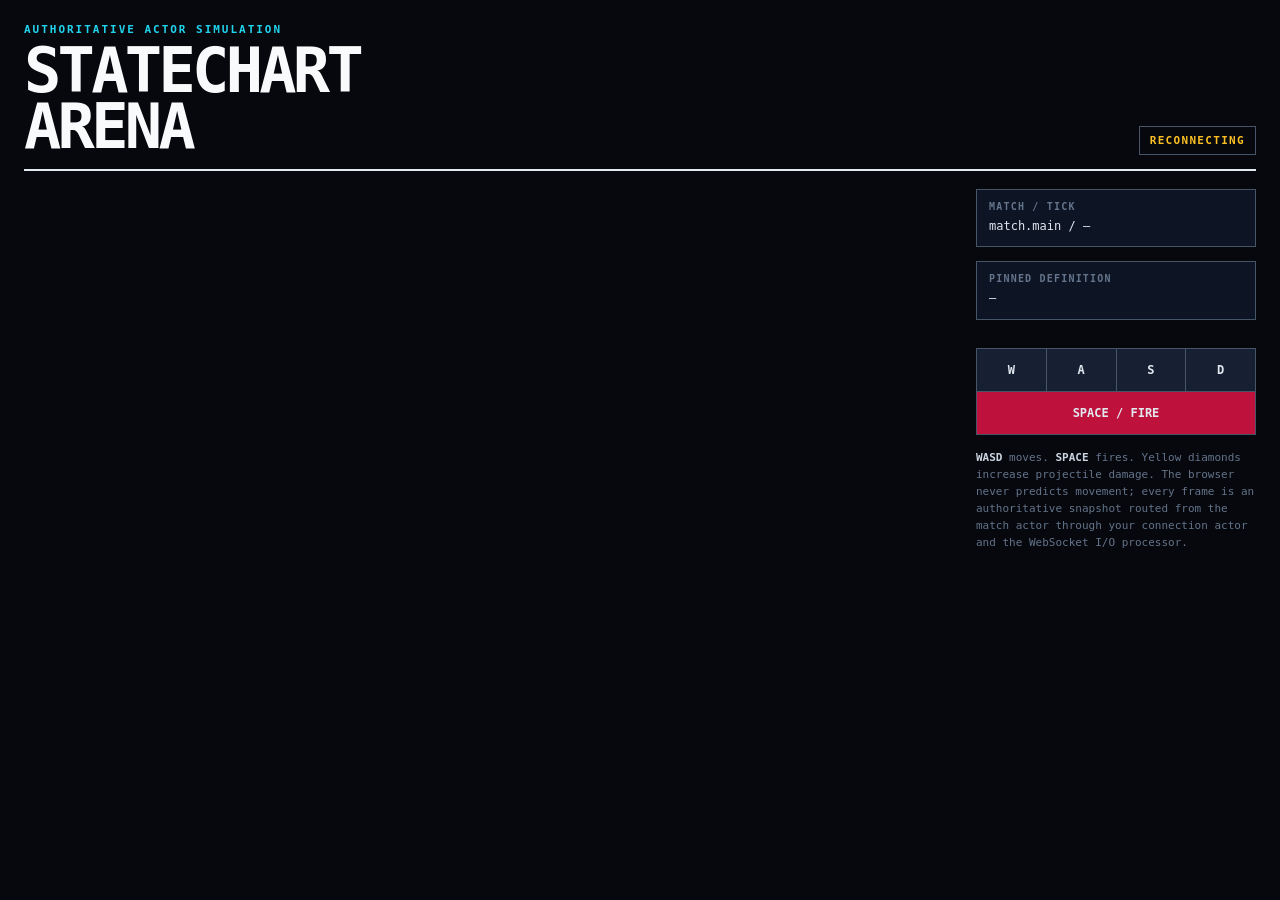
==== examples/arena/index.html @ 7b56d12f "Add authoritative arena example Co-authored-by: Dario Hamidi <dario@ampcode.com>" ====
<!doctype html>
<html lang="en">
<head>
  <meta charset="utf-8">
  <meta name="viewport" content="width=device-width, initial-scale=1">
  <title>STATECHART ARENA</title>
  <style>
    :root { color-scheme: dark; background: #06080d; color: #e5e7eb; font: 15px/1.35 Inter, ui-sans-serif, system-ui, sans-serif; }
    * { box-sizing: border-box; }
    body { margin: 0; min-height: 100vh; background: #06080d; }
    button { font: inherit; }
  </style>
</head>
<body>
  <arena-game></arena-game>
  <script type="module">
    const key = (x, y) => `${x}:${y}`;

    class ArenaConnection extends HTMLElement {
      set state(value) {
        this.dataset.state = value;
        this.textContent = value.toUpperCase();
      }
      connectedCallback() { this.state = this.dataset.state || 'connecting'; }
    }
    customElements.define('arena-connection', ArenaConnection);

    class ArenaBoard extends HTMLElement {
      constructor() { super(); this.attachShadow({mode: 'open'}); }
      set snapshot(value) { this._snapshot = value; this.render(); }
      set player(value) { this._player = value; this.render(); }
      render() {
        const s = this._snapshot;
        if (!s) return;
        const walls = new Set(s.walls.map(v => key(v.x, v.y)));
        const powerups = new Map(s.powerups.map(v => [key(v.x, v.y), v]));
        const shots = new Map(s.projectiles.map(v => [key(v.x, v.y), v]));
        const creatures = new Map(s.creatures.map(v => [key(v.x, v.y), v]));
        this.shadowRoot.replaceChildren();
        const style = document.createElement('style');
        style.textContent = `
          :host { display: block; border: 1px solid #64748b; background: #0b1020; overflow: auto; }
          .board { display: grid; width: max-content; grid-template-columns: repeat(${s.width}, clamp(24px, 3.6vw, 46px)); grid-template-rows: repeat(${s.height}, clamp(24px, 3.6vw, 46px)); background: #0b1020; }
          .cell { position: relative; border-right: 1px solid #172033; border-bottom: 1px solid #172033; background: #0d1424; }
          .wall { background: #334155; border-color: #475569; box-shadow: inset 0 0 0 3px #273449; }
          .power { position: absolute; inset: 25%; background: #facc15; border: 2px solid #fef08a; transform: rotate(45deg); }
          .shot { position: absolute; inset: 36%; background: #fff; box-shadow: 0 0 8px #fff; }
          .creature { position: absolute; inset: 10%; display: grid; place-items: center; color: #020617; border: 2px solid #fff; font: 800 11px/1 ui-monospace, monospace; box-shadow: 3px 3px 0 #020617; }
          .creature.me { outline: 3px solid #fff; outline-offset: 2px; }
          .creature.offline { opacity: .35; }
          .facing { position: absolute; width: 5px; height: 5px; background: #020617; }
          .facing.right { right: 2px; } .facing.left { left: 2px; } .facing.up { top: 2px; } .facing.down { bottom: 2px; }
        `;
        const board = document.createElement('div');
        board.className = 'board';
        for (let y = 0; y < s.height; y++) for (let x = 0; x < s.width; x++) {
          const position = key(x, y);
          const cell = document.createElement('div');
          cell.className = walls.has(position) ? 'cell wall' : 'cell';
          if (powerups.has(position)) {
            const item = document.createElement('div'); item.className = 'power'; item.title = 'power charge'; cell.append(item);
          }
          if (shots.has(position)) {
            const shot = document.createElement('div'); shot.className = 'shot'; cell.append(shot);
          }
          const creature = creatures.get(position);
          if (creature) {
            const actor = document.createElement('div');
            actor.className = `creature${creature.id === this._player ? ' me' : ''}${creature.connected ? '' : ' offline'}`;
            actor.style.background = creature.color;
            actor.title = `${creature.name} · ${creature.health} HP · ${creature.score} points`;
            actor.textContent = creature.bot ? 'AI' : creature.name.slice(0, 2).toUpperCase();
            const facing = document.createElement('span'); facing.className = `facing ${creature.facing}`; actor.append(facing);
            cell.append(actor);
          }
          board.append(cell);
        }
        this.shadowRoot.append(style, board);
      }
    }
    customElements.define('arena-board', ArenaBoard);

    class ArenaScoreboard extends HTMLElement {
      constructor() { super(); this.attachShadow({mode: 'open'}); }
      set snapshot(value) { this._snapshot = value; this.render(); }
      set player(value) { this._player = value; this.render(); }
      render() {
        if (!this._snapshot) return;
        const rows = [...this._snapshot.creatures].sort((a, b) => b.score - a.score || a.name.localeCompare(b.name));
        this.shadowRoot.innerHTML = `<style>
          :host { display: block; border: 1px solid #475569; background: #0d1424; }
          h2 { margin: 0; padding: 12px 14px; border-bottom: 1px solid #475569; color: #94a3b8; font: 700 11px/1 ui-monospace, monospace; letter-spacing: .14em; }
          table { width: 100%; border-collapse: collapse; }
          td { padding: 9px 12px; border-bottom: 1px solid #1e293b; font: 12px/1.2 ui-monospace, monospace; }
          tr:last-child td { border-bottom: 0; }
          tr.me { background: #172033; }
          .swatch { display: inline-block; width: 10px; height: 10px; margin-right: 8px; vertical-align: -1px; }
          .number { text-align: right; color: #f8fafc; }
          .muted { color: #64748b; }
        </style><h2>LIVE CREATURES</h2>`;
        const table = document.createElement('table');
        for (const actor of rows) {
          const row = table.insertRow(); if (actor.id === this._player) row.className = 'me';
          const name = row.insertCell();
          const swatch = document.createElement('span'); swatch.className = 'swatch'; swatch.style.background = actor.color; name.append(swatch, actor.name);
          const health = row.insertCell(); health.className = 'muted number'; health.textContent = actor.connected ? `${actor.health} HP` : 'REJOINING';
          const score = row.insertCell(); score.className = 'number'; score.textContent = actor.score;
        }
        this.shadowRoot.append(table);
      }
    }
    customElements.define('arena-scoreboard', ArenaScoreboard);

    class ArenaControls extends HTMLElement {
      connectedCallback() {
        this.innerHTML = `<button data-action="up">W</button><button data-action="left">A</button><button data-action="down">S</button><button data-action="right">D</button><button class="shoot" data-action="shoot">SPACE / FIRE</button>`;
        this.addEventListener('click', event => {
          const button = event.target.closest('button[data-action]');
          if (button) this.dispatchEvent(new CustomEvent('arena-input', {bubbles: true, detail: button.dataset.action}));
        });
      }
    }
    customElements.define('arena-controls', ArenaControls);

    class ArenaGame extends HTMLElement {
      constructor() {
        super();
        this.sequence = 0; this.backoff = 250; this.snapshot = null;
        this.player = localStorage.getItem('arena-player') || `player.${crypto.randomUUID().replaceAll('-', '')}`;
        localStorage.setItem('arena-player', this.player);
        this.match = new URLSearchParams(location.search).get('match') || 'match.main';
        this.onKey = event => {
          if (event.target.matches('input, textarea')) return;
          const action = ({w:'up', a:'left', s:'down', d:'right', ' ':'shoot'})[event.key.toLowerCase()];
          if (action) { event.preventDefault(); this.send(action); }
        };
      }
      connectedCallback() {
        this.innerHTML = `<style>
          arena-game { display: block; max-width: 1320px; margin: auto; padding: 24px; }
          header { display: flex; align-items: flex-end; justify-content: space-between; gap: 20px; border-bottom: 2px solid #e2e8f0; padding-bottom: 14px; margin-bottom: 18px; }
          h1 { margin: 0; font: 900 clamp(26px, 5vw, 62px)/.9 ui-monospace, monospace; letter-spacing: -.06em; color: #f8fafc; }
          .eyebrow { margin-bottom: 8px; color: #22d3ee; font: 700 11px/1 ui-monospace, monospace; letter-spacing: .18em; }
          arena-connection { padding: 8px 10px; border: 1px solid #475569; color: #fbbf24; font: 700 11px/1 ui-monospace, monospace; letter-spacing: .12em; }
          arena-connection[data-state="online"] { border-color: #4ade80; color: #4ade80; }
          .layout { display: grid; grid-template-columns: minmax(0, 1fr) 280px; gap: 18px; align-items: start; }
          .side { display: grid; gap: 14px; }
          .metric { border: 1px solid #475569; background: #0d1424; padding: 12px; }
          .metric label { display: block; margin-bottom: 6px; color: #64748b; font: 700 10px/1 ui-monospace, monospace; letter-spacing: .12em; }
          .metric output { display: block; overflow: hidden; color: #e2e8f0; font: 12px/1.4 ui-monospace, monospace; text-overflow: ellipsis; white-space: nowrap; }
          arena-controls { display: grid; grid-template-columns: repeat(4, 1fr); gap: 1px; border: 1px solid #475569; background: #475569; }
          arena-controls button { min-height: 42px; border: 0; background: #172033; color: #e2e8f0; cursor: pointer; font: 800 12px/1 ui-monospace, monospace; }
          arena-controls button:hover { background: #22d3ee; color: #020617; }
          arena-controls .shoot { grid-column: 1 / -1; background: #be123c; }
          .notes { color: #64748b; font: 11px/1.55 ui-monospace, monospace; }
          .notes strong { color: #cbd5e1; }
          @media (max-width: 880px) { arena-game { padding: 14px; } .layout { grid-template-columns: 1fr; } header { align-items: flex-start; flex-direction: column; } }
        </style>
        <header><div><div class="eyebrow">AUTHORITATIVE ACTOR SIMULATION</div><h1>STATECHART<br>ARENA</h1></div><arena-connection></arena-connection></header>
        <main class="layout"><arena-board></arena-board><aside class="side">
          <div class="metric"><label>MATCH / TICK</label><output id="tick">${this.match} / —</output></div>
          <div class="metric"><label>PINNED DEFINITION</label><output id="revision">—</output></div>
          <arena-scoreboard></arena-scoreboard><arena-controls></arena-controls>
          <div class="notes"><strong>WASD</strong> moves. <strong>SPACE</strong> fires. Yellow diamonds increase projectile damage. The browser never predicts movement; every frame is an authoritative snapshot routed from the match actor through your connection actor and the WebSocket I/O processor.</div>
        </aside></main>`;
        this.status = this.querySelector('arena-connection'); this.board = this.querySelector('arena-board'); this.scores = this.querySelector('arena-scoreboard');
        this.addEventListener('arena-input', event => this.send(event.detail));
        addEventListener('keydown', this.onKey); this.connect();
      }
      disconnectedCallback() { removeEventListener('keydown', this.onKey); clearTimeout(this.retry); this.socket?.close(); }
      connect() {
        this.status.state = 'connecting';
        const protocol = location.protocol === 'https:' ? 'wss:' : 'ws:';
        this.socket = new WebSocket(`${protocol}//${location.host}/ws?match=${encodeURIComponent(this.match)}&player=${encodeURIComponent(this.player)}`);
        this.socket.onopen = () => { this.status.state = 'online'; this.backoff = 250; };
        this.socket.onmessage = event => {
          const message = JSON.parse(event.data);
          if (message.type === 'welcome') { this.player = message.player; localStorage.setItem('arena-player', this.player); }
          if (message.type === 'snapshot') this.render(message.snapshot);
        };
        this.socket.onclose = () => { this.status.state = 'reconnecting'; this.retry = setTimeout(() => this.connect(), this.backoff); this.backoff = Math.min(this.backoff * 2, 5000); };
      }
      send(action) {
        if (this.socket?.readyState !== WebSocket.OPEN) return;
        this.socket.send(JSON.stringify({v: 1, type: 'input', seq: ++this.sequence, action}));
      }
      render(snapshot) {
        this.snapshot = snapshot;
        const me = snapshot.creatures.find(actor => actor.id === this.player);
        if (me) this.sequence = Math.max(this.sequence, me.last_sequence);
        this.board.player = this.player; this.board.snapshot = snapshot;
        this.scores.player = this.player; this.scores.snapshot = snapshot;
        this.querySelector('#tick').textContent = `${snapshot.match} / ${snapshot.tick}`;
        this.querySelector('#revision').textContent = snapshot.revision;
      }
    }
    customElements.define('arena-game', ArenaGame);
  </script>
</body>
</html>
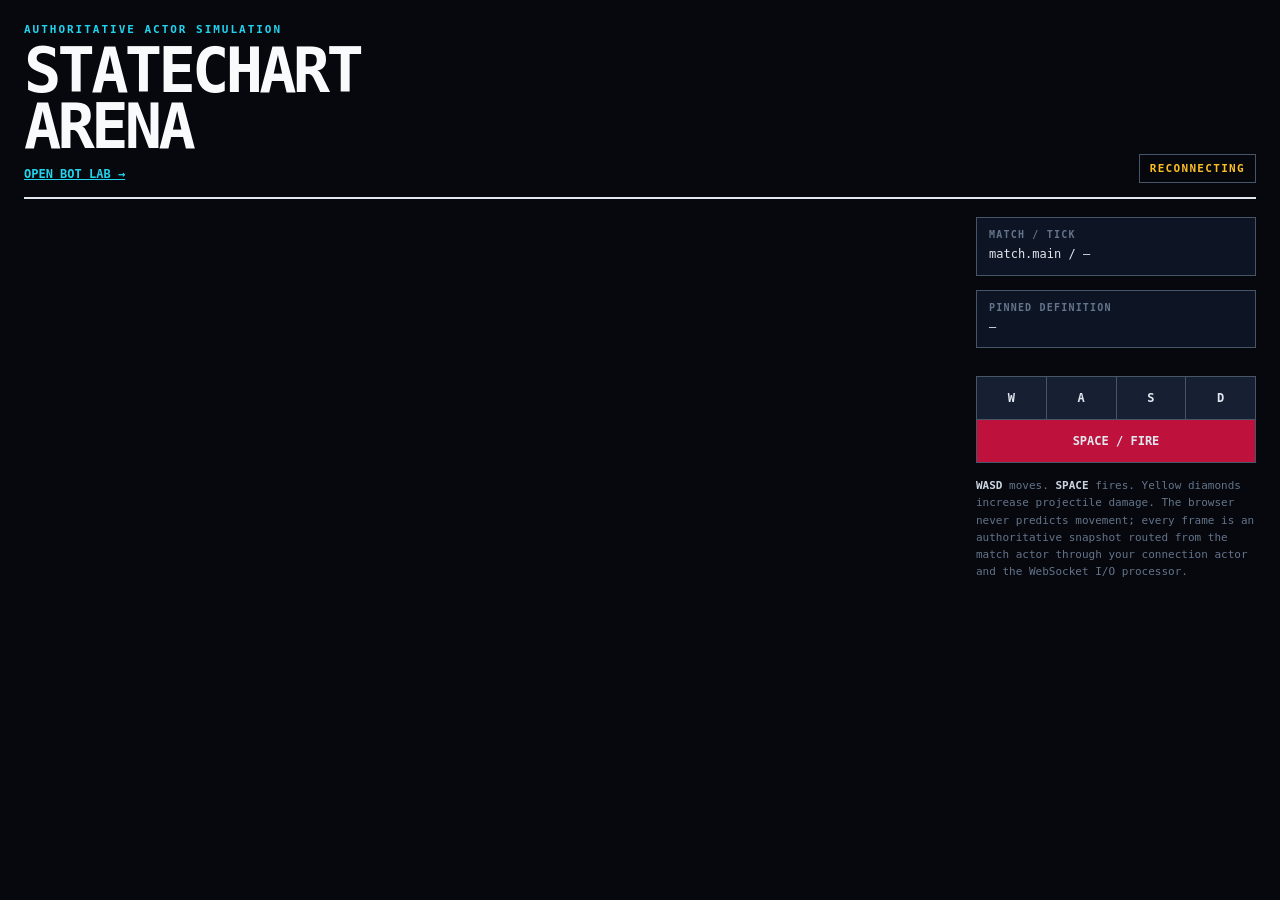
==== commit c02e4f05: "Add live arena bot policy editor Co-authored-by: Dario Hamidi <dario@ampcode.com>" ====
--- a/examples/arena/index.html
+++ b/examples/arena/index.html
@@ -39,9 +39,9 @@
         this.shadowRoot.replaceChildren();
         const style = document.createElement('style');
         style.textContent = `
-          :host { display: block; border: 1px solid #64748b; background: #0b1020; overflow: auto; }
-          .board { display: grid; width: max-content; grid-template-columns: repeat(${s.width}, clamp(24px, 3.6vw, 46px)); grid-template-rows: repeat(${s.height}, clamp(24px, 3.6vw, 46px)); background: #0b1020; }
-          .cell { position: relative; border-right: 1px solid #172033; border-bottom: 1px solid #172033; background: #0d1424; }
+          :host { display: block; min-width: 0; max-width: 100%; border: 1px solid #64748b; background: #0b1020; overflow: hidden; }
+          .board { display: grid; width: 100%; grid-template-columns: repeat(${s.width}, minmax(0, 1fr)); background: #0b1020; }
+          .cell { position: relative; min-width: 0; aspect-ratio: 1; border-right: 1px solid #172033; border-bottom: 1px solid #172033; background: #0d1424; }
           .wall { background: #334155; border-color: #475569; box-shadow: inset 0 0 0 3px #273449; }
           .power { position: absolute; inset: 25%; background: #facc15; border: 2px solid #fef08a; transform: rotate(45deg); }
           .shot { position: absolute; inset: 36%; background: #fff; box-shadow: 0 0 8px #fff; }
@@ -88,10 +88,10 @@
         if (!this._snapshot) return;
         const rows = [...this._snapshot.creatures].sort((a, b) => b.score - a.score || a.name.localeCompare(b.name));
         this.shadowRoot.innerHTML = `<style>
-          :host { display: block; border: 1px solid #475569; background: #0d1424; }
+          :host { display: block; min-width: 0; max-width: 100%; border: 1px solid #475569; background: #0d1424; overflow: hidden; }
           h2 { margin: 0; padding: 12px 14px; border-bottom: 1px solid #475569; color: #94a3b8; font: 700 11px/1 ui-monospace, monospace; letter-spacing: .14em; }
-          table { width: 100%; border-collapse: collapse; }
-          td { padding: 9px 12px; border-bottom: 1px solid #1e293b; font: 12px/1.2 ui-monospace, monospace; }
+          table { width: 100%; table-layout: fixed; border-collapse: collapse; }
+          td { min-width: 0; padding: 9px 12px; border-bottom: 1px solid #1e293b; overflow: hidden; font: 12px/1.2 ui-monospace, monospace; text-overflow: ellipsis; white-space: nowrap; }
           tr:last-child td { border-bottom: 0; }
           tr.me { background: #172033; }
           .swatch { display: inline-block; width: 10px; height: 10px; margin-right: 8px; vertical-align: -1px; }
@@ -137,26 +137,27 @@
       }
       connectedCallback() {
         this.innerHTML = `<style>
-          arena-game { display: block; max-width: 1320px; margin: auto; padding: 24px; }
+          arena-game { display: block; width: 100%; max-width: 1320px; margin: auto; padding: 24px; overflow: hidden; }
           header { display: flex; align-items: flex-end; justify-content: space-between; gap: 20px; border-bottom: 2px solid #e2e8f0; padding-bottom: 14px; margin-bottom: 18px; }
           h1 { margin: 0; font: 900 clamp(26px, 5vw, 62px)/.9 ui-monospace, monospace; letter-spacing: -.06em; color: #f8fafc; }
           .eyebrow { margin-bottom: 8px; color: #22d3ee; font: 700 11px/1 ui-monospace, monospace; letter-spacing: .18em; }
           arena-connection { padding: 8px 10px; border: 1px solid #475569; color: #fbbf24; font: 700 11px/1 ui-monospace, monospace; letter-spacing: .12em; }
           arena-connection[data-state="online"] { border-color: #4ade80; color: #4ade80; }
           .layout { display: grid; grid-template-columns: minmax(0, 1fr) 280px; gap: 18px; align-items: start; }
-          .side { display: grid; gap: 14px; }
-          .metric { border: 1px solid #475569; background: #0d1424; padding: 12px; }
+          .layout > *, .side, .side > * { min-width: 0; }
+          .side { display: grid; max-width: 100%; gap: 14px; }
+          .metric { min-width: 0; border: 1px solid #475569; background: #0d1424; padding: 12px; }
           .metric label { display: block; margin-bottom: 6px; color: #64748b; font: 700 10px/1 ui-monospace, monospace; letter-spacing: .12em; }
-          .metric output { display: block; overflow: hidden; color: #e2e8f0; font: 12px/1.4 ui-monospace, monospace; text-overflow: ellipsis; white-space: nowrap; }
+          .metric output { display: block; width: 100%; overflow: hidden; color: #e2e8f0; font: 12px/1.4 ui-monospace, monospace; text-overflow: ellipsis; white-space: nowrap; }
           arena-controls { display: grid; grid-template-columns: repeat(4, 1fr); gap: 1px; border: 1px solid #475569; background: #475569; }
           arena-controls button { min-height: 42px; border: 0; background: #172033; color: #e2e8f0; cursor: pointer; font: 800 12px/1 ui-monospace, monospace; }
           arena-controls button:hover { background: #22d3ee; color: #020617; }
           arena-controls .shoot { grid-column: 1 / -1; background: #be123c; }
           .notes { color: #64748b; font: 11px/1.55 ui-monospace, monospace; }
           .notes strong { color: #cbd5e1; }
-          @media (max-width: 880px) { arena-game { padding: 14px; } .layout { grid-template-columns: 1fr; } header { align-items: flex-start; flex-direction: column; } }
+          @media (max-width: 880px) { arena-game { padding: 14px; } .layout { grid-template-columns: minmax(0, 1fr); } header { align-items: flex-start; flex-direction: column; } }
         </style>
-        <header><div><div class="eyebrow">AUTHORITATIVE ACTOR SIMULATION</div><h1>STATECHART<br>ARENA</h1></div><arena-connection></arena-connection></header>
+        <header><div><div class="eyebrow">AUTHORITATIVE ACTOR SIMULATION</div><h1>STATECHART<br>ARENA</h1><a href="/editor/bots" style="display:inline-block;margin-top:12px;color:#22d3ee;font:700 12px ui-monospace,monospace">OPEN BOT LAB →</a></div><arena-connection></header>
         <main class="layout"><arena-board></arena-board><aside class="side">
           <div class="metric"><label>MATCH / TICK</label><output id="tick">${this.match} / —</output></div>
           <div class="metric"><label>PINNED DEFINITION</label><output id="revision">—</output></div>
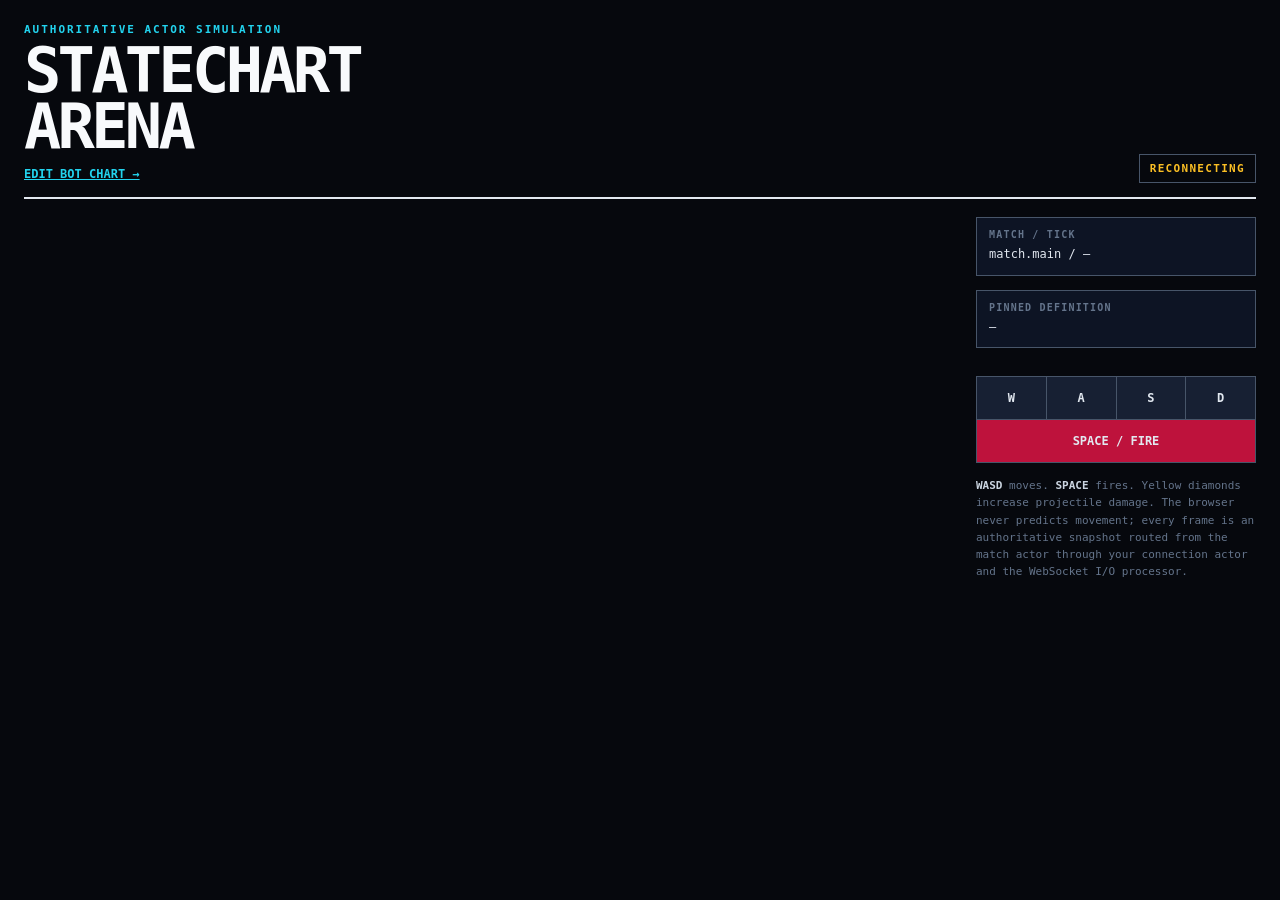
==== commit 36b0a2b6: "Make arena bot editing definition-first Co-authored-by: Dario Hamidi <dario@ampcode.com>" ====
--- a/examples/arena/index.html
+++ b/examples/arena/index.html
@@ -157,7 +157,7 @@
           .notes strong { color: #cbd5e1; }
           @media (max-width: 880px) { arena-game { padding: 14px; } .layout { grid-template-columns: minmax(0, 1fr); } header { align-items: flex-start; flex-direction: column; } }
         </style>
-        <header><div><div class="eyebrow">AUTHORITATIVE ACTOR SIMULATION</div><h1>STATECHART<br>ARENA</h1><a href="/editor/bots" style="display:inline-block;margin-top:12px;color:#22d3ee;font:700 12px ui-monospace,monospace">OPEN BOT LAB →</a></div><arena-connection></header>
+        <header><div><div class="eyebrow">AUTHORITATIVE ACTOR SIMULATION</div><h1>STATECHART<br>ARENA</h1><a href="/editor/bots" style="display:inline-block;margin-top:12px;color:#22d3ee;font:700 12px ui-monospace,monospace">EDIT BOT CHART →</a></div><arena-connection></header>
         <main class="layout"><arena-board></arena-board><aside class="side">
           <div class="metric"><label>MATCH / TICK</label><output id="tick">${this.match} / —</output></div>
           <div class="metric"><label>PINNED DEFINITION</label><output id="revision">—</output></div>
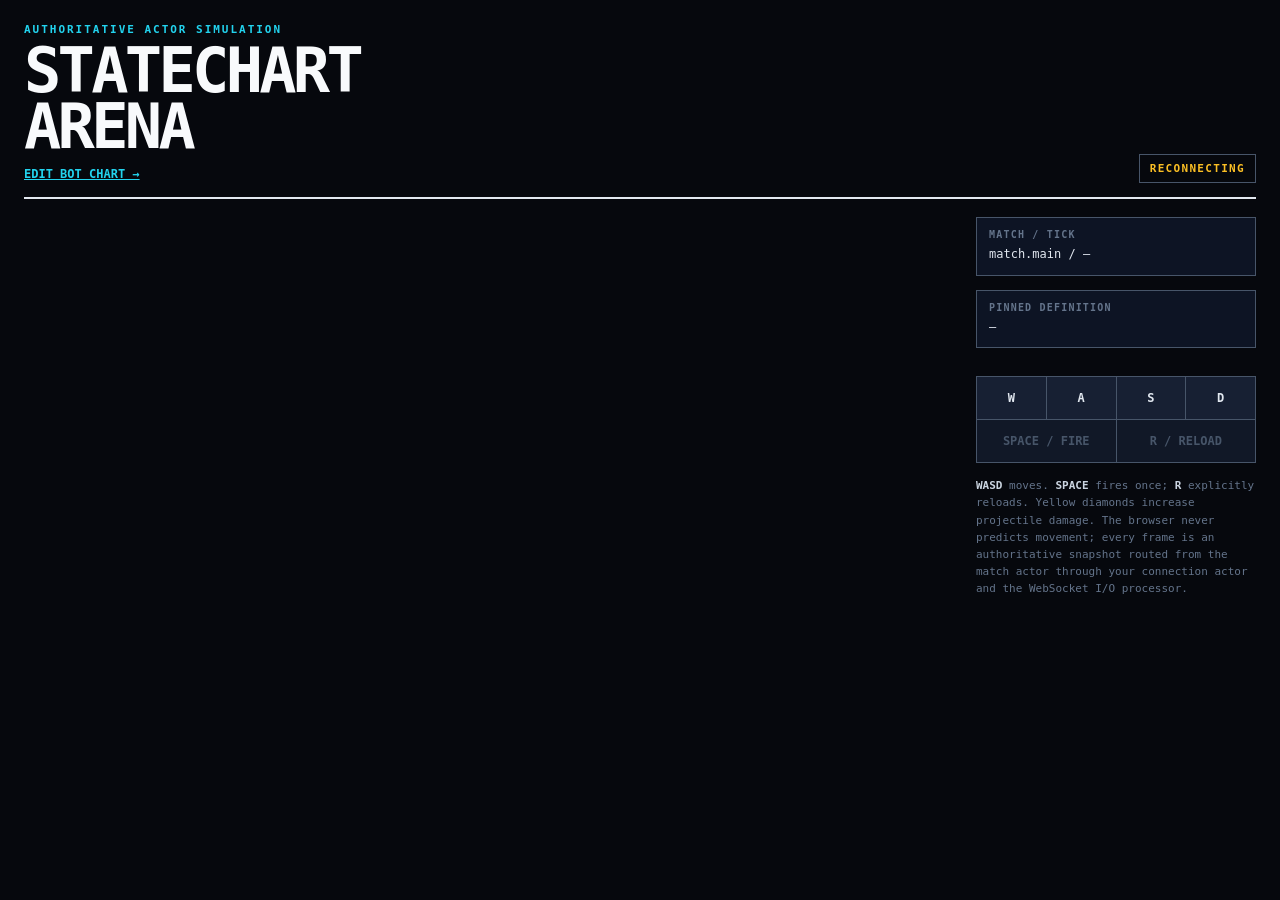
==== commit 90b3755e: "Add reload pacing to arena Co-authored-by: Dario Hamidi <dario@ampcode.com>" ====
--- a/examples/arena/index.html
+++ b/examples/arena/index.html
@@ -68,7 +68,7 @@
             const actor = document.createElement('div');
             actor.className = `creature${creature.id === this._player ? ' me' : ''}${creature.connected ? '' : ' offline'}`;
             actor.style.background = creature.color;
-            actor.title = `${creature.name} · ${creature.health} HP · ${creature.score} points`;
+            actor.title = `${creature.name} · ${creature.health} HP · ${creature.score} points · ${creature.loaded ? 'weapon ready' : 'reload required'}`;
             actor.textContent = creature.bot ? 'AI' : creature.name.slice(0, 2).toUpperCase();
             const facing = document.createElement('span'); facing.className = `facing ${creature.facing}`; actor.append(facing);
             cell.append(actor);
@@ -103,7 +103,7 @@
           const row = table.insertRow(); if (actor.id === this._player) row.className = 'me';
           const name = row.insertCell();
           const swatch = document.createElement('span'); swatch.className = 'swatch'; swatch.style.background = actor.color; name.append(swatch, actor.name);
-          const health = row.insertCell(); health.className = 'muted number'; health.textContent = actor.connected ? `${actor.health} HP` : 'REJOINING';
+          const health = row.insertCell(); health.className = 'muted number'; health.textContent = actor.connected ? `${actor.health} HP / ${actor.loaded ? 'READY' : 'EMPTY'}` : 'REJOINING';
           const score = row.insertCell(); score.className = 'number'; score.textContent = actor.score;
         }
         this.shadowRoot.append(table);
@@ -112,12 +112,21 @@
     customElements.define('arena-scoreboard', ArenaScoreboard);
 
     class ArenaControls extends HTMLElement {
+      set loaded(value) { this._loaded = value; this.sync(); }
       connectedCallback() {
-        this.innerHTML = `<button data-action="up">W</button><button data-action="left">A</button><button data-action="down">S</button><button data-action="right">D</button><button class="shoot" data-action="shoot">SPACE / FIRE</button>`;
+        this.innerHTML = `<button data-action="up">W</button><button data-action="left">A</button><button data-action="down">S</button><button data-action="right">D</button><button class="shoot" data-action="shoot">SPACE / FIRE</button><button class="reload" data-action="reload">R / RELOAD</button>`;
         this.addEventListener('click', event => {
           const button = event.target.closest('button[data-action]');
           if (button) this.dispatchEvent(new CustomEvent('arena-input', {bubbles: true, detail: button.dataset.action}));
         });
+        this.sync();
+      }
+      sync() {
+        const shoot = this.querySelector('[data-action="shoot"]');
+        const reload = this.querySelector('[data-action="reload"]');
+        if (!shoot || !reload) return;
+        shoot.disabled = this._loaded !== true;
+        reload.disabled = this._loaded !== false;
       }
     }
     customElements.define('arena-controls', ArenaControls);
@@ -131,7 +140,7 @@
         this.match = new URLSearchParams(location.search).get('match') || 'match.main';
         this.onKey = event => {
           if (event.target.matches('input, textarea')) return;
-          const action = ({w:'up', a:'left', s:'down', d:'right', ' ':'shoot'})[event.key.toLowerCase()];
+          const action = ({w:'up', a:'left', s:'down', d:'right', ' ':'shoot', r:'reload'})[event.key.toLowerCase()];
           if (action) { event.preventDefault(); this.send(action); }
         };
       }
@@ -152,7 +161,9 @@
           arena-controls { display: grid; grid-template-columns: repeat(4, 1fr); gap: 1px; border: 1px solid #475569; background: #475569; }
           arena-controls button { min-height: 42px; border: 0; background: #172033; color: #e2e8f0; cursor: pointer; font: 800 12px/1 ui-monospace, monospace; }
           arena-controls button:hover { background: #22d3ee; color: #020617; }
-          arena-controls .shoot { grid-column: 1 / -1; background: #be123c; }
+          arena-controls button:disabled { background: #111827; color: #475569; cursor: not-allowed; }
+          arena-controls .shoot { grid-column: span 2; background: #be123c; }
+          arena-controls .reload { grid-column: span 2; background: #a16207; }
           .notes { color: #64748b; font: 11px/1.55 ui-monospace, monospace; }
           .notes strong { color: #cbd5e1; }
           @media (max-width: 880px) { arena-game { padding: 14px; } .layout { grid-template-columns: minmax(0, 1fr); } header { align-items: flex-start; flex-direction: column; } }
@@ -162,9 +173,9 @@
           <div class="metric"><label>MATCH / TICK</label><output id="tick">${this.match} / —</output></div>
           <div class="metric"><label>PINNED DEFINITION</label><output id="revision">—</output></div>
           <arena-scoreboard></arena-scoreboard><arena-controls></arena-controls>
-          <div class="notes"><strong>WASD</strong> moves. <strong>SPACE</strong> fires. Yellow diamonds increase projectile damage. The browser never predicts movement; every frame is an authoritative snapshot routed from the match actor through your connection actor and the WebSocket I/O processor.</div>
+          <div class="notes"><strong>WASD</strong> moves. <strong>SPACE</strong> fires once; <strong>R</strong> explicitly reloads. Yellow diamonds increase projectile damage. The browser never predicts movement; every frame is an authoritative snapshot routed from the match actor through your connection actor and the WebSocket I/O processor.</div>
         </aside></main>`;
-        this.status = this.querySelector('arena-connection'); this.board = this.querySelector('arena-board'); this.scores = this.querySelector('arena-scoreboard');
+        this.status = this.querySelector('arena-connection'); this.board = this.querySelector('arena-board'); this.scores = this.querySelector('arena-scoreboard'); this.controls = this.querySelector('arena-controls');
         this.addEventListener('arena-input', event => this.send(event.detail));
         addEventListener('keydown', this.onKey); this.connect();
       }
@@ -183,6 +194,8 @@
       }
       send(action) {
         if (this.socket?.readyState !== WebSocket.OPEN) return;
+        const me = this.snapshot?.creatures.find(actor => actor.id === this.player);
+        if ((action === 'shoot' && me?.loaded !== true) || (action === 'reload' && me?.loaded !== false)) return;
         this.socket.send(JSON.stringify({v: 1, type: 'input', seq: ++this.sequence, action}));
       }
       render(snapshot) {
@@ -191,6 +204,7 @@
         if (me) this.sequence = Math.max(this.sequence, me.last_sequence);
         this.board.player = this.player; this.board.snapshot = snapshot;
         this.scores.player = this.player; this.scores.snapshot = snapshot;
+        this.controls.loaded = me?.loaded;
         this.querySelector('#tick').textContent = `${snapshot.match} / ${snapshot.tick}`;
         this.querySelector('#revision').textContent = snapshot.revision;
       }
